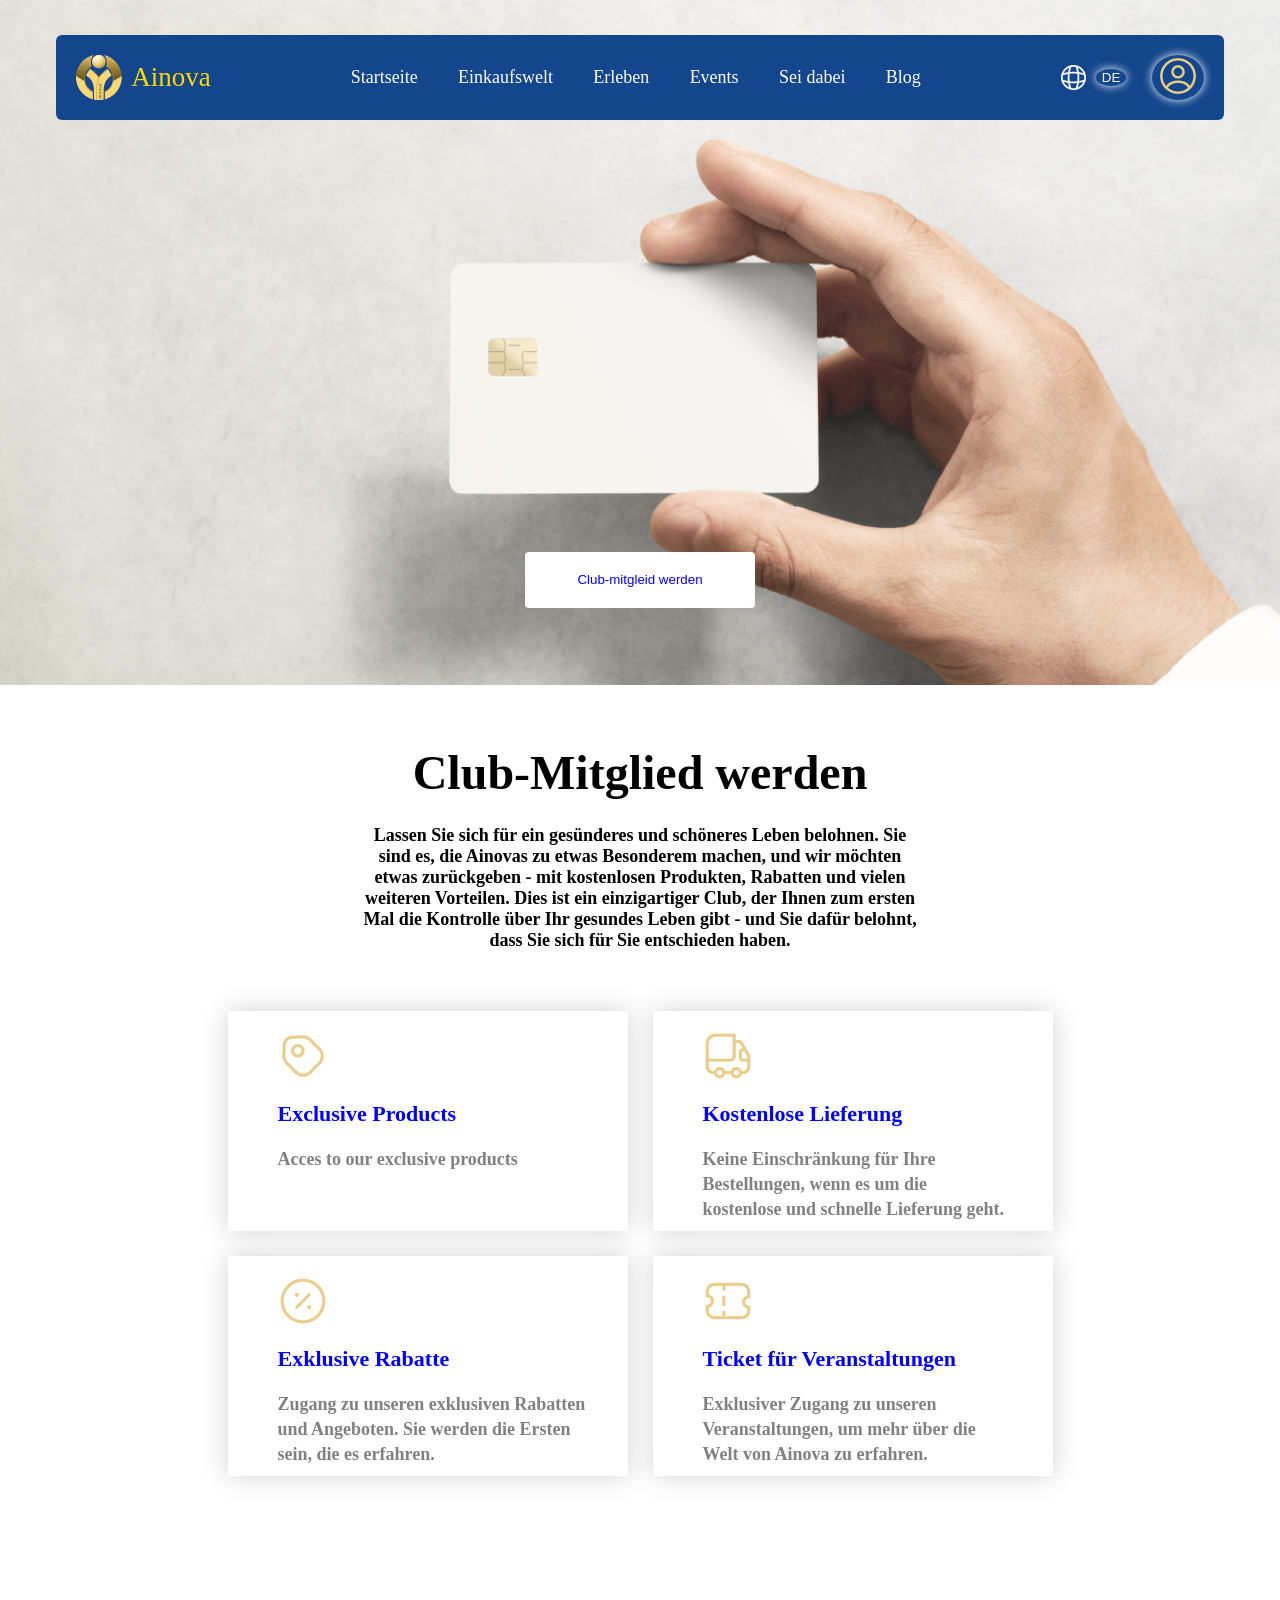
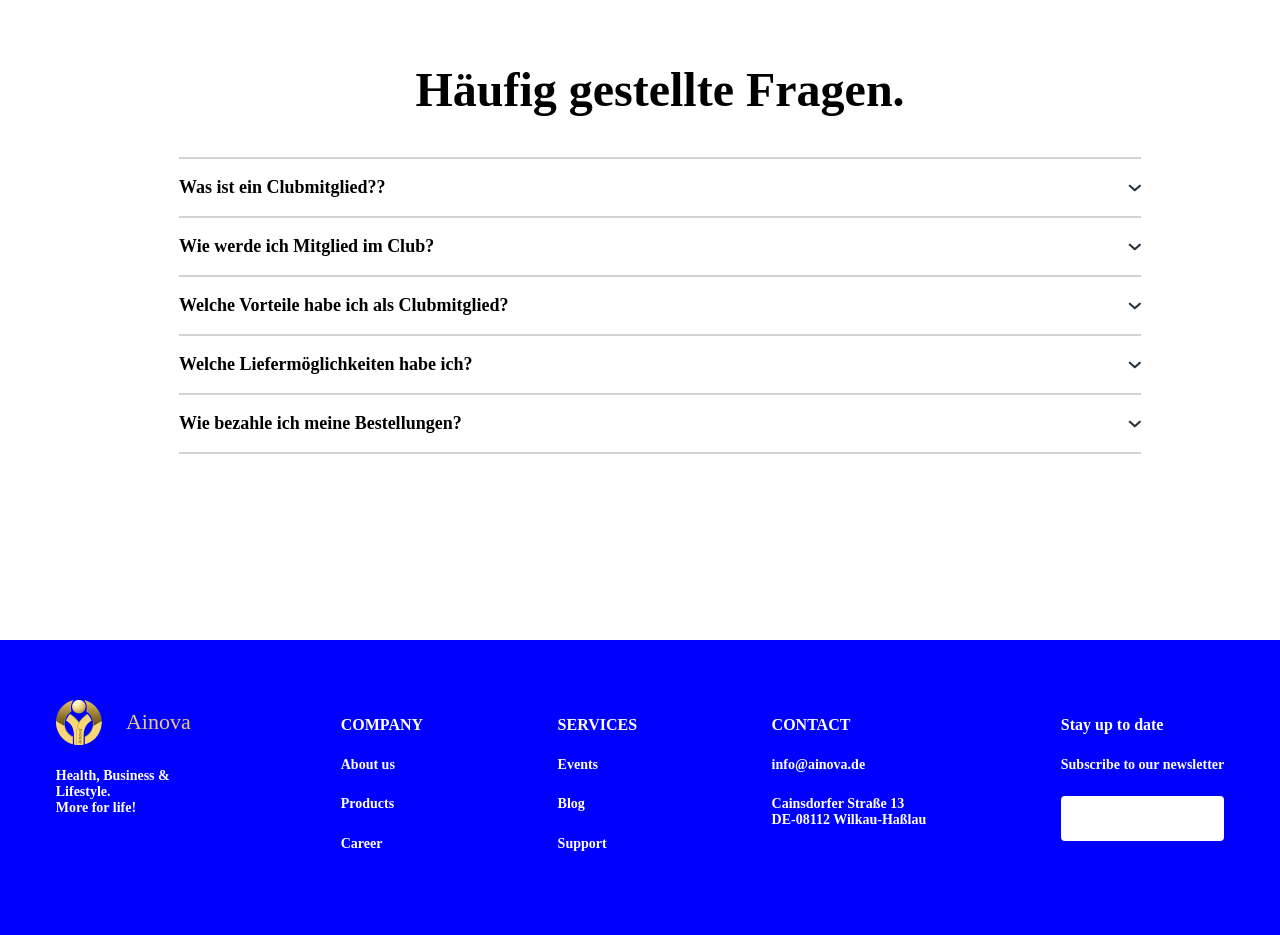
==== ainovaCosmetic/Become_a_club_member.html @ 3c99473c "new file:   ainovaCosmetic/Become_a_club_member.html 	new file:   ainovaCosmetic/css/Become_a_club_m" ====
<!DOCTYPE html>
<html lang="en">

<head>
    <meta charset="UTF-8">
    <meta name="viewport" content="width=device-width, initial-scale=1.0">
    <title>Become a club-member</title>
    <link rel="stylesheet" href="./css/home.css">
    <link rel="stylesheet" href="./css/Become_a_club_member.css">
</head>

<body>
    <div>
        <div class="header">
            <div class="header_nav">
                <div class="nav_logo">
                    <img src="./image/Ainova Logo 1.png" alt="">
                    <p><a href="./home.html">Ainova</a></p>
                </div>
                <div class="nav_menu">
                    <ol>
                        <li>Startseite</li>
                        <li>Einkaufswelt</li>
                        <li>Erleben</li>
                        <li>Events</li>
                        <li class="popup_menu">Sei dabei</li>
                        <li>Blog</li>
                    </ol>
                </div>
                <div class="nav_user">
                    <div class="flex_sb">
                        <img src="./image/world.png" alt="choos leng">
                        <button>DE</button>
                    </div>
                    <div>
                        <button>
                            <img src="./image/profile-circle.png" alt="">
                        </button>
                    </div>
                </div>
            </div>
            <div class="button_center">
                <button>Club-mitgleid werden</button>
            </div>
        </div>
        <div class="Become_a_club_member_content">
            <div class="Become_a_club_member_content_1">
                <h1>Club-Mitglied werden</h1>
                <h2>
                    Lassen Sie sich für ein gesünderes und schöneres Leben belohnen. Sie <br>
                    sind es, die Ainovas zu etwas Besonderem machen, und wir möchten <br>
                    etwas zurückgeben - mit kostenlosen Produkten, Rabatten und vielen <br>
                    weiteren Vorteilen. Dies ist ein einzigartiger Club, der Ihnen zum ersten <br>
                    Mal die Kontrolle über Ihr gesundes Leben gibt - und Sie dafür belohnt, <br>
                    dass Sie sich für Sie entschieden haben.
                </h2>
            </div>
            <div class="Become_a_club_member_content_2">
                <div class="Become_a_club_member_content_cart">
                    <img src="./image/icons.png" alt="">
                    <h2>Exclusive Products</h2>
                    <h3>Acces to our exclusive products</h3>
                </div>
                <div class="Become_a_club_member_content_cart">
                    <img src="./image/icons (1).png" alt="">
                    <h2>Kostenlose Lieferung</h2>
                    <h3>
                        Keine Einschränkung für Ihre <br>
                        Bestellungen, wenn es um die <br>
                        kostenlose und schnelle Lieferung geht.
                    </h3>
                </div>
                <div class="Become_a_club_member_content_cart">
                    <img src="./image/discount-circle.png" alt="">
                    <h2>Exklusive Rabatte</h2>
                    <h3>
                        Zugang zu unseren exklusiven Rabatten <br>
                        und Angeboten. Sie werden die Ersten <br>
                        sein, die es erfahren.
                    </h3>
                </div>
                <div class="Become_a_club_member_content_cart">
                    <img src="./image/ticket.png" alt="">
                    <h2>Ticket für Veranstaltungen</h2>
                    <h3>
                        Exklusiver Zugang zu unseren <br>
                        Veranstaltungen, um mehr über die <br>
                        Welt von Ainova zu erfahren.
                    </h3>
                </div>
            </div>
            <div class="Become_a_club_member_content_3">
                <ul>
                    <li class="text_center">
                        <h2>Häufig gestellte Fragen.</h2>
                    </li>
                    <li><span></span></li>
                    <li>
                        <h3>Was ist ein Clubmitglied??</h3>
                        <div class="reed_more_1">
                            <img class="reed_more_1_img" src="./image/arrow_bot.png" alt="">
                        </div>
                    </li>
                    <li>
                        <h5 class="reed_more_1_text">
                            Sie können mit einer Debit-/Kreditkarte oder über ein PayPal-Konto bezahlen.
                        </h5>
                    </li>
                    <li><span></span></li>
                    <li>
                        <h3>Wie werde ich Mitglied im Club?</h3>
                        <div class="reed_more_2">
                            <img class="reed_more_2_img" src="./image/arrow_bot.png" alt="">
                        </div>
                    </li>
                    <li>
                        <h5 class="reed_more_2_text">
                            Sie können mit einer Debit-/Kreditkarte oder über ein PayPal-Konto bezahlen.
                        </h5>
                    </li>
                    <li><span></span></li>
                    <li>
                        <h3>Welche Vorteile habe ich als Clubmitglied?</h3>
                        <div class="reed_more_3">
                            <img class="reed_more_3_img" src="./image/arrow_bot.png" alt="">
                        </div>
                    </li>
                    <li>
                        <h5 class="reed_more_3_text">
                            Sie können mit einer Debit-/Kreditkarte oder über ein PayPal-Konto bezahlen.
                        </h5>
                    </li>
                    <li><span></span></li>
                    <li>
                        <h3>Welche Liefermöglichkeiten habe ich?</h3>
                        <div class="reed_more_4">
                            <img class="reed_more_4_img" src="./image/arrow_bot.png" alt="">
                        </div>
                    </li>
                    <li>
                        <h5 class="reed_more_4_text">
                            Sie können mit einer Debit-/Kreditkarte oder über ein PayPal-Konto bezahlen.
                        </h5>
                    </li>
                    <li><span></span></li>
                    <li>
                        <h3>Wie bezahle ich meine Bestellungen?</h3>
                        <div class="reed_more_5">
                            <img class="reed_more_5_img" src="./image/arrow_bot.png" alt="">
                        </div>
                    </li>
                    <li>
                        <h5 class="reed_more_5_text">
                            Sie können mit einer Debit-/Kreditkarte oder über ein PayPal-Konto bezahlen.
                        </h5>
                    </li>
                    <li><span></span></li>
                </ul>
            </div>
        </div>
        <div class="footer">
            <div class="footer_logo">
                <div class="nav_logo">
                    <img src="./image/Ainova Logo 1.png" alt="">
                    <p>Ainova</p>
                </div>
                <h5>
                    Health, Business & Lifestyle. <br>
                    More for life!
                </h5>
            </div>
            <div class="flex_sb flex_sa">
                <div class="footer_company">
                    <ul>
                        <li>
                            <h2>COMPANY</h2>
                        </li>
                        <li>
                            <h5>
                                About us
                            </h5>
                        </li>
                        <li>
                            <h5>
                                Products
                            </h5>
                        </li>
                        <li>
                            <h5>
                                Career
                            </h5>
                        </li>
                    </ul>
                </div>
                <div class="footer_services">
                    <ul>
                        <li>
                            <h2>SERVICES</h2>
                        </li>
                        <li>
                            <h5>
                                Events
                            </h5>
                        </li>
                        <li>
                            <h5>
                                Blog
                            </h5>
                        </li>
                        <li>
                            <h5>
                                Support
                            </h5>
                        </li>
                    </ul>
                </div>
                <div class="footer_contact">
                    <ul>
                        <li>
                            <h2>CONTACT</h2>
                        </li>
                        <li>
                            <h5>
                                info@ainova.de
                            </h5>
                        </li>
                        <li>
                            <h5>
                                Cainsdorfer Straße 13 <br>
                                DE-08112 Wilkau-Haßlau
                            </h5>
                        </li>
                    </ul>
                </div>
                <div class="footer_stay_up">
                    <ul>
                        <li>
                            <h2>Stay up to date</h2>
                        </li>
                        <li>
                            <h5>
                                Subscribe to our newsletter
                            </h5>
                        </li>
                        <li>
                            <form action=""></form>
                        </li>
                    </ul>
                </div>
            </div>
        </div>
    </div>
</body>
<script src="./js/Become_a_club_member.js"></script>
</html>
---- ainovaCosmetic/css/home.css ----
body {
    margin: 0;
    padding: 0;
    box-sizing: border-box;
    display: flex;
    flex-direction: column;
    align-items: center;
}

.flex_sb, .flex {
    display: flex;
    justify-content: space-between;
    align-items: center;
    width: 100%;
    height: 100%;
    margin: 0;
    padding: 0;
}

                                /* start header */
.header {
    height: 900px;
    background-color: #CDCDCC;
    padding: 35px 140px 0 140px;
    position: relative;
    overflow: hidden;
}
.nav_logo a {
    color: gold !important;
}
.header_nav {
    height: 85px;
    display: flex;
    justify-content: space-between;
    align-items: center;
    border-radius: 6px;
    background-color: #13468C;
    align-self: center;
    padding: 0 20px;
}

.nav_logo,
.nav_user {
    display: flex;
    height: 45px;
    justify-content: space-between;
    align-items: center;
}

.nav_logo {
    width: 135px;
}

.nav_logo img {
    width: 45;
    height: 45px;
}

.nav_logo p {
    font-size: 27px;
    color: #E7CA83;
}

.nav_menu ol {
    width: 570px;
    display: flex;
    justify-content: space-between;
    color: white;
    font-size: 18px;
    list-style-type: none;
    padding: 0;
}

.nav_menu li {
    cursor: pointer;
}

.nav_user img {
    width: 25px;
    height: 25px;
}

.nav_user {
    column-gap: 26px;
}

.nav_user div {
    column-gap: 10px;
}

.nav_user button {
    background-color: #13468C;
    cursor: pointer;
    border: none;
    border-radius: 50%;
    box-shadow: 0 0 10px white;
    color: white;
}

.nav_user button img {
    width: 40px;
    height: 40px;
}

.bg_img {
    width: 1225px;
    height: 730px;
    background-image: url(../image/HeaderImage.png);
    position: absolute;
    right: 0;
    bottom: 0;
    z-index: 0;
}

.header_content {
    position: absolute;
    z-index: 1;
    max-width: 590px;
    display: flex;
    flex-direction: column;
    row-gap: 35px;
    top: 38%
}

.header_content h2 {
    margin: 0;
    font-size: 48px;
}

.header_content h3 {
    margin: 0;
    font-size: 18px;
}

.header_content button {
    width: 190px;
    height: 56px;
    background-color: #13468C;
    border-radius: 4px;
    font-size: 16px;
    color: white;
    border: none;
    cursor: pointer;
}

                                /* header end */
                                /* start content */
.content {
    width: 100%;
    display: flex;
    flex-direction: column;
    row-gap: 120px;
    margin: 120px 0;
    background-color: #FFFFFF;
}
.content_1, .content_2, .content_5 {
    display: flex;
    justify-content: space-between;
    align-items: center;
    margin: 0 140px;
}
.content_1 h2 {
    font-size: 48px;
    margin: 0;
}
.content_1 h3 {
    font-size: 18px;
    margin: 0;
}
.content_1 button {
    width: 187px;
    height: 56px;
    background-color: #13468C;
    border-radius: 4px;
    font-size: 16px;
    color: white;
    border: none;
    cursor: pointer;
}
.column_25, .column_30 {
    display: flex;
    flex-direction: column;
    row-gap: 25px;
}
.column_30 {
    row-gap: 30px;
    position: relative;
    width: 900px;
    height: 600px;
    left: 145px;
    overflow-x: hidden;
}
.absolute {
    position: relative;
    left: 90px;
    width: 725px;
    transition: 1500ms;
}
.corusel {
    display: flex;
    column-gap: 30px;
}
.corusel h2 {
    font-size: 22px;
    margin: 0;
}
.corusel h3 {
    font-size: 18px;
    margin: 0;
}
.cart_img {
    width: 300px;
    height: 300px;
    display: flex;
    justify-content: center;
    align-items: center;
}
.cart_text {
    width: 300px;
    height: 200px;
    display: flex;
    flex-direction: column;
    justify-content: center;
    align-items: center;
    row-gap: 35px;
}
.corusel_nav {
    position: absolute;
    right: 110px;
    bottom: 0;
    display: flex;
    column-gap: 15px;
}
.corusel_nav button {
    width: 55px;
    height: 55px;
    background-color: white;
}
.to_left {
    background-image: url(../image/arrow-right.png);
    rotate: 180deg;
}
.to_right {
    background-image: url(../image/arrow-right.png);
}
.content_2_content, .content_4_content {
    display: flex;
    flex-direction: column;
    align-items: center;
    row-gap: 30px;
}
.content_2 h2 {
    font-size: 30px;
    margin: 0;
}
.content_2 h3 {
    margin: 0;
    font-size: 18px;
}
.reverse {
    flex-direction: row-reverse;
}
.content_3 {
    /* overflow: hidden; */
    position: relative;
}
.content_3 image {
    position: absolute;
    z-index: 1;
}
.content_3_content {
    position: absolute;
    z-index: 2;
    width: 460px;
    height: 600px;
    background-color: white;
    top: 60px;
    left: 140px;
    padding: 40px 30px 40px 70px;
    box-sizing: border-box;
}
.content_3_content h2 {
    font-size: 22px;
    color: #13468C;
    line-height: 30px;
}
.content_3_content h3 {
    font-size: 18px;
    line-height: 26px;
}
.content_3_content button, .content_4_content button, .content_5 button {
    font-size: 16px;
    width: 165px;
    height: 56px;
    background-color: #13468C;
    border-radius: 4px;
    color: white;
    border: none;
    cursor: pointer;
}
.content_4_content {
    align-items: flex-start;
}
.content_4_content h2 {
    font-size: 48px;
    line-height: 70px;
}
.content_4_content h3 {
    font-size: 18px;
    line-height: 30px;
}
.content_4_content button {
    width: 230px;
}
.content_5 {
    display: flex;
    background-color: #E4DED5;
}
.content_5 div {
    box-sizing: border-box;
    padding: 55px;
}
.content_5 h2 {
    margin: 0;
    font-size: 30px;
    line-height: 45px;
}
.content_5 button {
    width: 215px;
    margin-top: 30px;
}
                                /* animation start */
.counter {
    display: flex;
    justify-content: center;
    align-items: center;
    column-gap: 150px;
}
.counter_content {
    display: flex;
    flex-direction: column;
    justify-content: space-between;
    row-gap: 20px;
    width: 140px;
    height: 170px;
}
.counter_content img {
    width: 37px;
    height: 37px;
}
.counter_content h2 {
    font-size: 30px;
    margin: 0;
    color: #13468C;
}
.number,
.number_31,
.number_27,
.number_02,
.number_62,
.number_25,
.number_44 {
    margin: 0;
    font-size: 48px;
    color: #13468C;
    position: relative;
    width: 1em; height: 1em;
}
.number_31::before,
.number_31::after,
.number_27::before,
.number_27::after,
.number_02::before,
.number_02::after,
.number_62::before,
.number_62::after,
.number_25::before,
.number_25::after,
.number_44::before, 
.number_44::after { 
    display: inline-block;  
    width: .5em;  
    overflow: hidden;  
    animation: timing 20s 1 step-end;
}
.number_31::before {
    content: '375247233';
}
.number_31::after {
    content: '124133441';
}
.number_27::before {
    content: '273687232';
}
.number_27::after {
    content: '724131847';
}
.number_02::before{
    content: '079467230';
}
.number_02::after{
    content: '224139042';
}
.number_62::before {
    content: '679431736';
}
.number_62::after {
    content: '224645242';
}
.number_25::before {
    content: '279431732';
}
.number_25::after {
    content: '573687235';
}
.number_44::before {
    content: '424131844';
}
.number_44::after {
    content: '479431734';
}
@keyframes timing {
  0.3%{text-indent: -.5em;}
  0.6%{text-indent: -1em;}
  0.9%{text-indent: -1.5em;}
  1.2%{text-indent: -2em;}
  1.5%{text-indent: -2.5em;}
  1.8%{text-indent: -3em;}
  2.1%{text-indent: -3.5em;}
  2.4%{text-indent: -4em;}
}
.flex {
    justify-content: left;
    font-size: 48px;
    color: #13468C;
    text-align: center;
}
                                /* animation end */
                                /* content end */
                                /* footer start */
.footer {
    display: flex;
    padding: 60px 140px;
    border-radius: 10px;
    justify-content: space-between;
    column-gap: 150px;
    background-color: blue;
}
.footer li {
    list-style: none;
}
.footer ul {
    padding: 0;
}
.footer h5 {
    font-size: 14px;
    color: white;
}
.footer p {
    font-size: 22px;
}
.footer h2 {
    font-size: 16px;
    color: white;
}
.flex_sa {
    justify-content: space-between;
    align-items: flex-start;
}
.footer form {
    border-radius: 4px;
    background-color: white;
    height: 45px;
}
                                /* footer end */

                                /* popup */
.fixed {
    overflow: hidden;
}
.popup_header {
    background-color: white;
    position: relative;
    z-index: 5;
    top: -700px;
    transition: 300ms;
}
.popup_club, .popup_partner {
    display: flex;
    box-sizing: border-box;
    padding: 15px;
}
.popup_partner {
    flex-direction: row-reverse;
}
.popup_header h2 {
    font-size: 30px;
}
.popup_header button {
    font-size: 16px;
    color: white;
    width: 165px;
    height: 56px;
    background-color: #13468C;
    border-radius: 4px;
    border: none;
    cursor: pointer;
}
.popup_club_flex {
    width: 50%;
    display: flex;
    flex-direction: column;
    align-items: center;
    justify-content: center;
    row-gap: 25px;
}
.active_popup_menu.popup_header {
    top: 0;
}
.blure_all {
    filter: blur(5px);
}
.right {
    left: -475px;
}
a {
    color: white;
    text-decoration: none;
}
---- ainovaCosmetic/css/Become_a_club_member.css ----
/* Become_a_club_member header start */
.button_center button {
    width: 230px;
    height: 56px;
    background-color: white;
    border-radius: 4px;
    border: 0;
    color: blue;
}
.header {
    background-image: url(../image/becomeClub.png);
    background-repeat: no-repeat;
    height: 650px;
    background-size: cover;
}
.header_nav {
    column-gap: 140px;
}
.button_center {
    display: flex;
    justify-content: center;
    height: 75%;
    align-items: end;
}
                                /* Become_a_club_member_header end */
                                /* Become_a_club_member_content start */
.Become_a_club_member_content {
    display: flex;
    flex-direction: column;
    align-items: center;
}
.Become_a_club_member_content_1 h1 {
    font-size: 48px;
    text-align: center;
    margin: 0;
    margin-top: 60px;
}
.Become_a_club_member_content_1 h2 {
    font-size: 18px;
    text-align: center;
    margin: 0;
    margin-top: 25px;
}
.Become_a_club_member_content_2 {
    display: flex;
    flex-wrap: wrap;
    width: 825px;
    row-gap: 25px;
    column-gap: 25px;
    margin-top: 60px;
}
.Become_a_club_member_content_cart {
    width: 400px;
    height: 220px;
    padding: 20px 0 0 50px;
    display: flex;
    flex-direction: column;
    row-gap: 20px;
    box-sizing: border-box;
    box-shadow: 0 0 25px lightgray;
}
.Become_a_club_member_content_cart h2 {
    font-size: 22px;
    color: blue;
    margin: 0;
}
.Become_a_club_member_content_cart h3 {
    font-size: 18px;
    color: gray;
    margin: 0;
    line-height: 25px;
}
.Become_a_club_member_content_cart img {
    width: 50px;
    height: 50px;
}
.Become_a_club_member_content_3 {
    margin: 130px 0 170px 0;
}
.Become_a_club_member_content_3 h2 {
    font-size: 48px;
}
.text_center {
    justify-content: center !important;
}
.Become_a_club_member_content_3 h3 {
    font-size: 18px;
}
.Become_a_club_member_content_3 li {
    margin: 0;
    padding: 0;
    list-style: none;
    display: flex;
    justify-content: space-between;
    align-items: center;
}
.Become_a_club_member_content_3 span {
    width: 960px;
    border: 1px solid lightgray;
}
.Become_a_club_member_content_3 h5 {
    margin-top: 0;
    margin-bottom: 15px;
    color: gray;
}
.reed_more_1,
.reed_more_2,
.reed_more_3,
.reed_more_4,
.reed_more_5 {
    cursor: pointer;
}
.rotate_img {
    rotate: 180deg;
}
.reed_more_1_text,
.reed_more_2_text,
.reed_more_3_text,
.reed_more_4_text,
.reed_more_5_text {
    display: none;
}
.vizible_text {
    display: block;
}
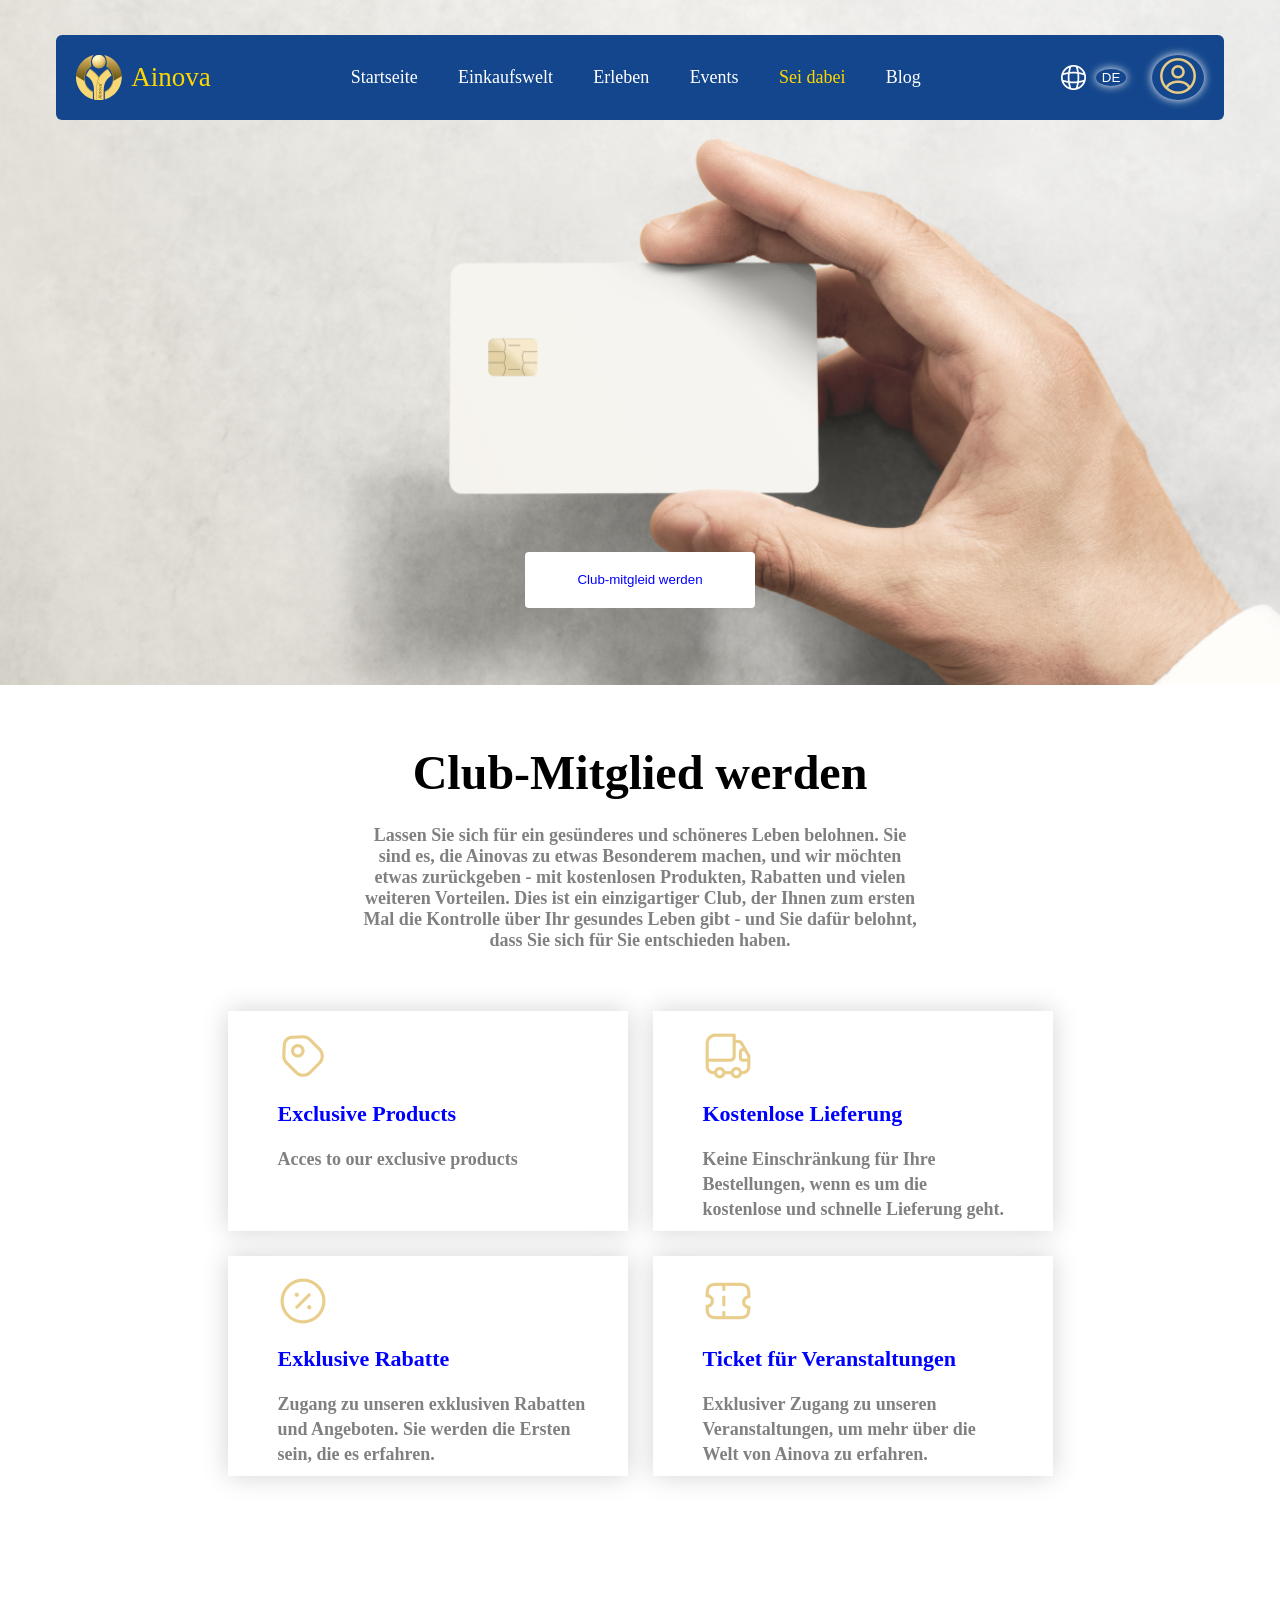
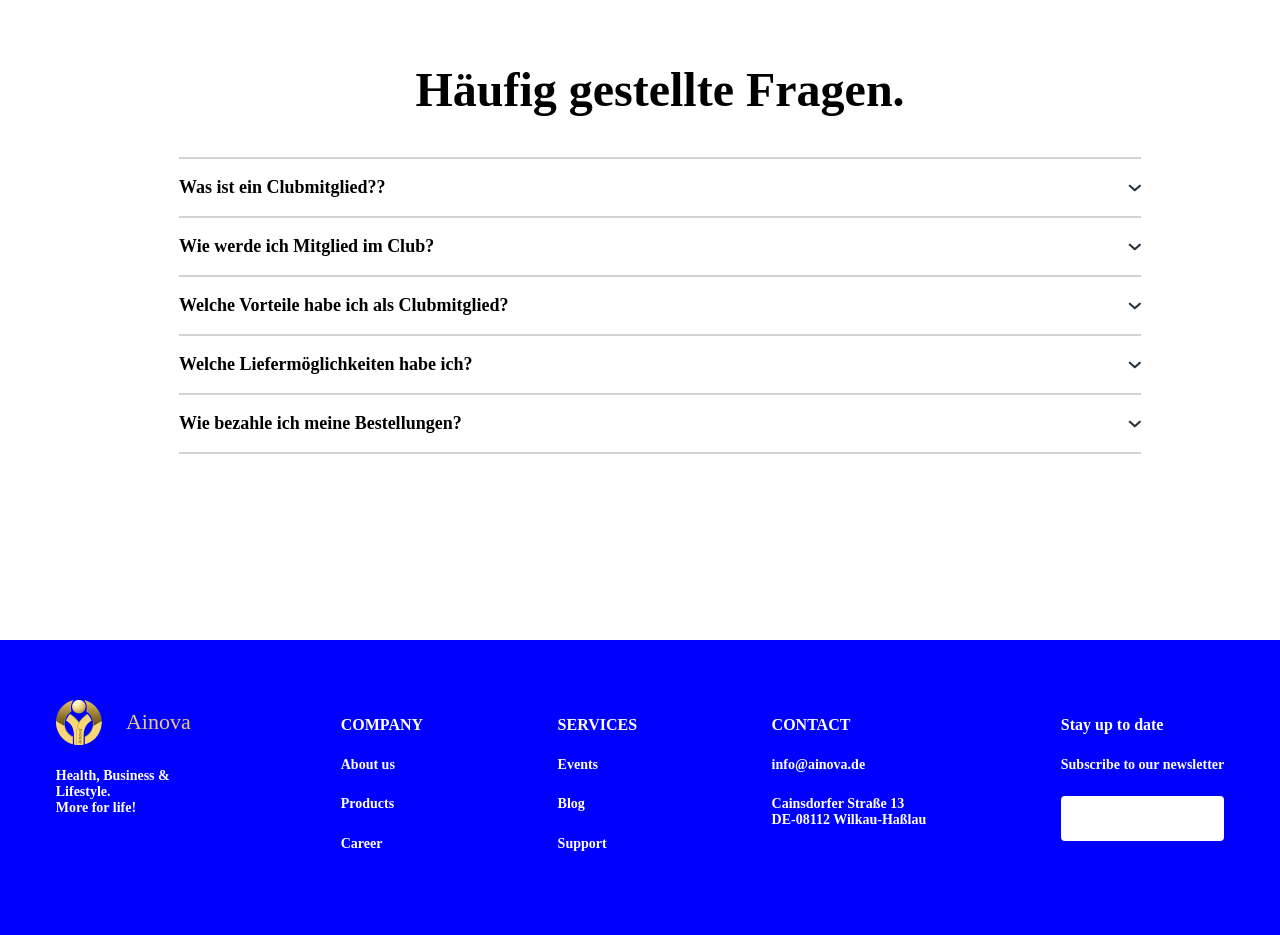
==== commit a1c3eb05: "modified:   ainovaCosmetic/Become_a_club_member.html 	modified:   ainovaCosmetic/become_a_partner.ht" ====
--- a/ainovaCosmetic/Become_a_club_member.html
+++ b/ainovaCosmetic/Become_a_club_member.html
@@ -21,9 +21,9 @@
                     <ol>
                         <li>Startseite</li>
                         <li>Einkaufswelt</li>
-                        <li>Erleben</li>
+                        <li><a href="./discover.html">Erleben</a></li>
                         <li>Events</li>
-                        <li class="popup_menu">Sei dabei</li>
+                        <li class="popup_menu active_link">Sei dabei</li>
                         <li>Blog</li>
                     </ol>
                 </div>
@@ -40,7 +40,8 @@
                 </div>
             </div>
             <div class="button_center">
-                <button>Club-mitgleid werden</button>
+                <button class="link_to_partner"><a
+                    href="./Become_a_partner.html">Club-mitgleid werden</a></button>
             </div>
         </div>
         <div class="Become_a_club_member_content">
@@ -251,5 +252,4 @@
         </div>
     </div>
 </body>
-<script src="./js/Become_a_club_member.js"></script>
 </html>
--- a/ainovaCosmetic/css/home.css
+++ b/ainovaCosmetic/css/home.css
@@ -37,6 +37,7 @@
     background-color: #13468C;
     align-self: center;
     padding: 0 20px;
+    column-gap: 140px;
 }
 
 .nav_logo,
@@ -526,4 +527,8 @@
 a {
     color: white;
     text-decoration: none;
-}+}
+.active_link {
+    color: gold;
+    cursor: default !important;
+}
--- a/ainovaCosmetic/css/Become_a_club_member.css
+++ b/ainovaCosmetic/css/Become_a_club_member.css
@@ -5,7 +5,10 @@
     background-color: white;
     border-radius: 4px;
     border: 0;
-    color: blue;
+    cursor: pointer;
+}
+.button_center a {
+    color: blue !important;
 }
 .header {
     background-image: url(../image/becomeClub.png);
@@ -24,22 +27,23 @@
 }
                                 /* Become_a_club_member_header end */
                                 /* Become_a_club_member_content start */
-.Become_a_club_member_content {
+.Become_a_club_member_content, .become_a_partner_content {
     display: flex;
     flex-direction: column;
     align-items: center;
 }
-.Become_a_club_member_content_1 h1 {
+.Become_a_club_member_content_1 h1, .become_a_partner_content_1 h1 {
     font-size: 48px;
     text-align: center;
     margin: 0;
     margin-top: 60px;
 }
-.Become_a_club_member_content_1 h2 {
+.Become_a_club_member_content_1 h2, .become_a_partner_content_1 h2 {
     font-size: 18px;
     text-align: center;
     margin: 0;
     margin-top: 25px;
+    color: gray;
 }
 .Become_a_club_member_content_2 {
     display: flex;
